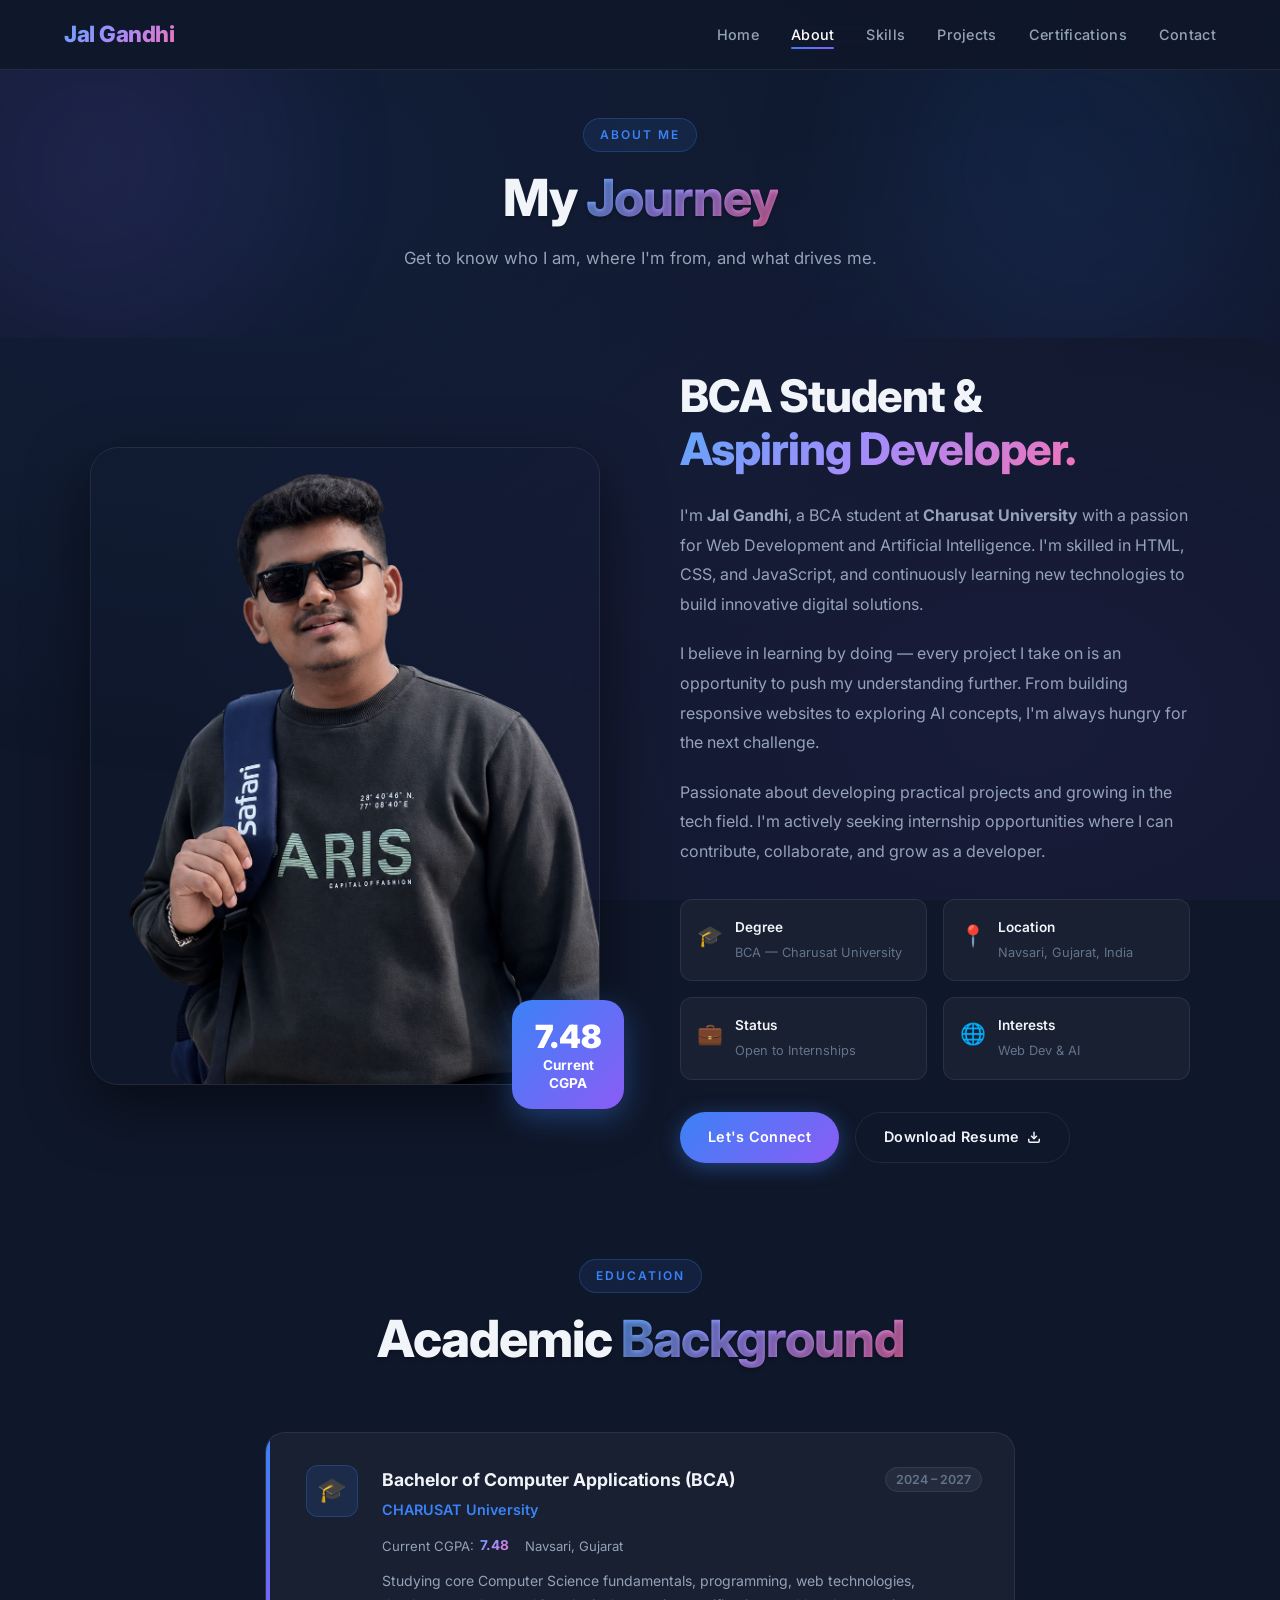
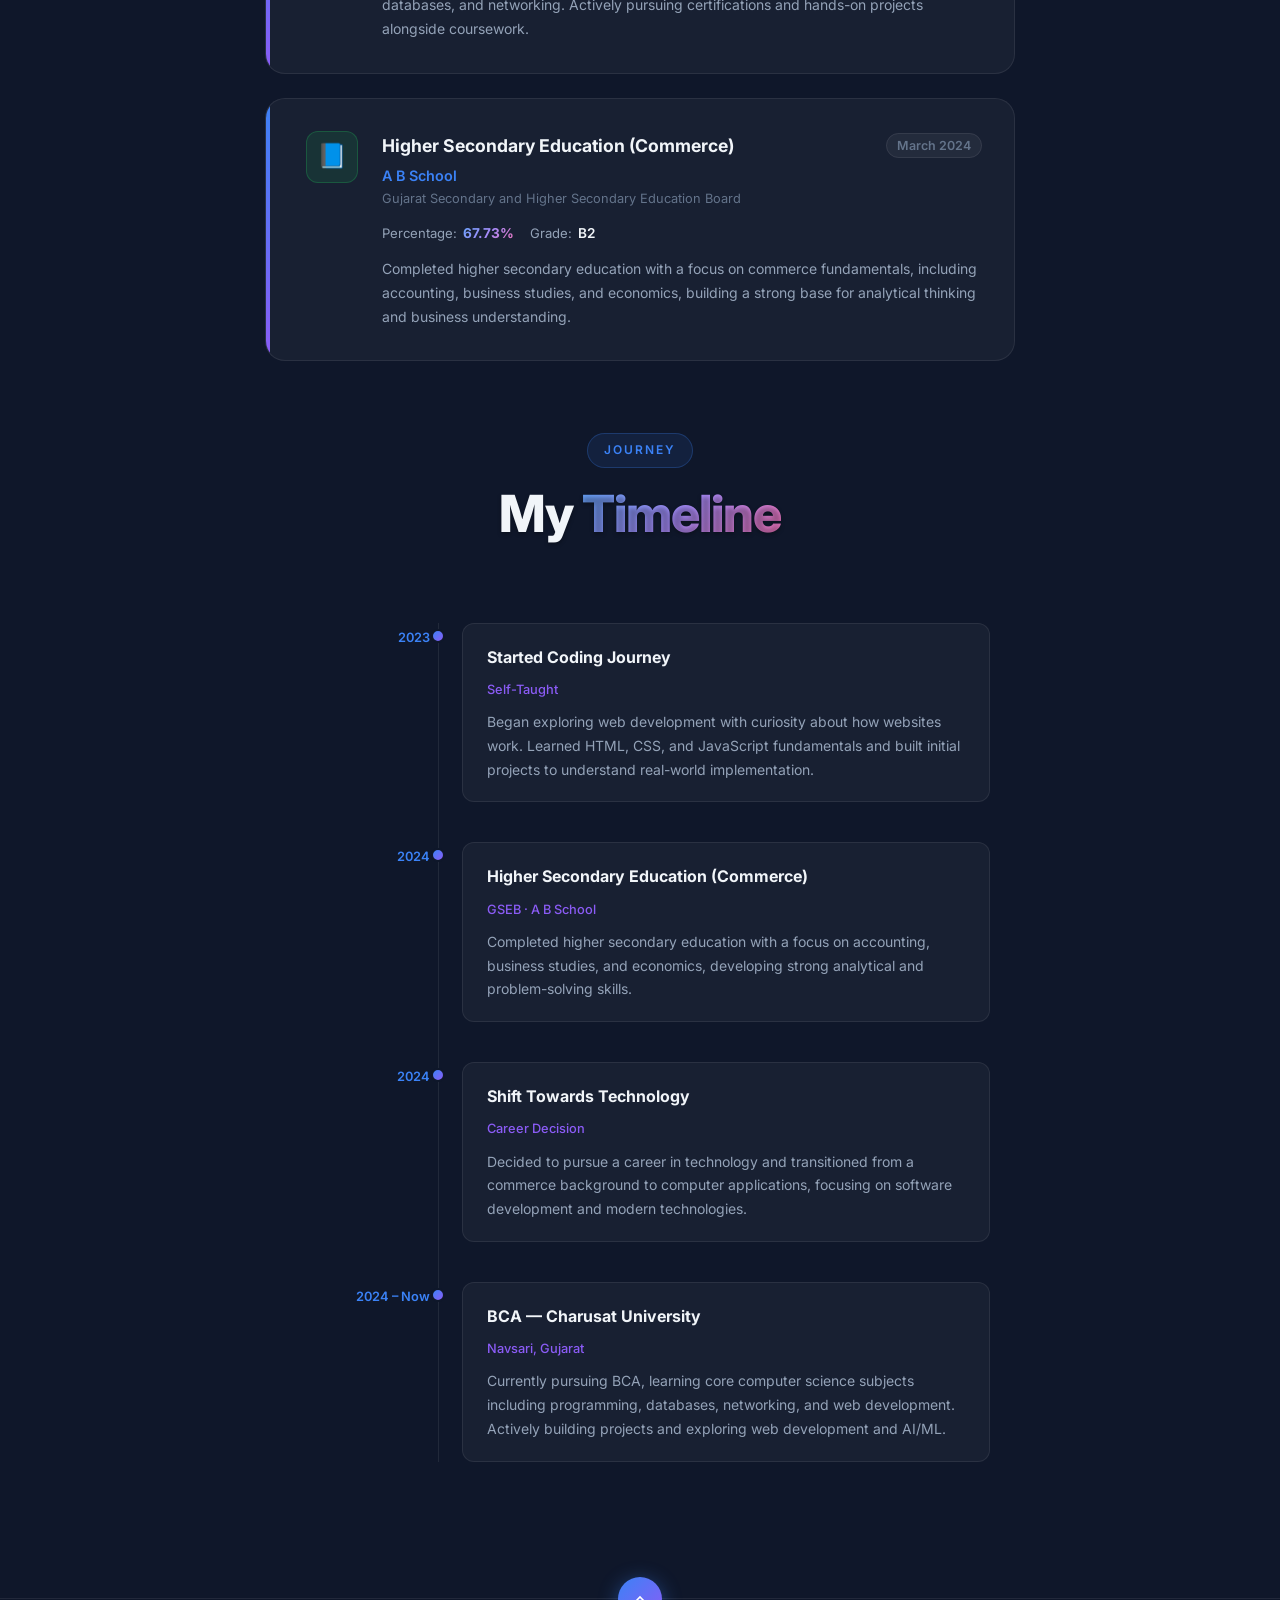
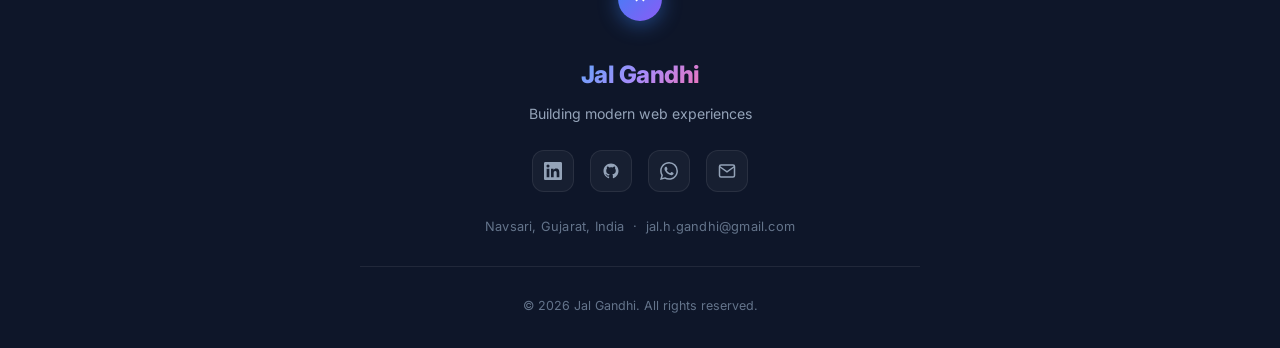
==== about.html @ 655e923b "Add files via upload" ====
<!DOCTYPE html>
<html lang="en">

<head>
  <meta charset="UTF-8" />
  <meta name="viewport" content="width=device-width, initial-scale=1.0" />
  <title>About — Jal Gandhi</title>
  <meta name="description"
    content="About Jal Gandhi — BCA student at Charusat University, web developer and AI enthusiast from Navsari, Gujarat." />
  <link rel="stylesheet" href="style.css" />
  <link rel="preconnect" href="https://fonts.googleapis.com" />
  <link rel="preconnect" href="https://fonts.gstatic.com" crossorigin />
</head>

<body>

  <div class="cursor" id="cursor"></div>
  <div class="cursor-ring" id="cursorRing"></div>
  <div class="page-overlay"></div>

  <!-- NAVBAR -->
  <nav class="navbar" id="navbar">
    <a class="nav-logo" href="index.html">Jal Gandhi</a>
    <ul class="nav-links">
      <li><a class="nav-link" href="index.html">Home</a></li>
      <li><a class="nav-link" href="about.html">About</a></li>
      <li><a class="nav-link" href="skills.html">Skills</a></li>
      <li><a class="nav-link" href="projects.html">Projects</a></li>
      <li><a class="nav-link" href="certification.html">Certifications</a></li>
      <li><a class="nav-link" href="contact.html">Contact</a></li>
    </ul>
    <div class="hamburger" id="hamburger" aria-label="Toggle menu">
      <span></span><span></span><span></span>
    </div>
  </nav>

  <div class="mobile-menu" id="mobileMenu">
    <a class="nav-link" href="index.html">Home</a>
    <a class="nav-link" href="about.html">About</a>
    <a class="nav-link" href="skills.html">Skills</a>
    <a class="nav-link" href="projects.html">Projects</a>
    <a class="nav-link" href="certification.html">Certifications</a>
    <a class="nav-link" href="contact.html">Contact</a>
  </div>

  <main class="page-wrapper">

    <!-- PAGE HEADER -->
    <div style="padding: 3rem 5% 0; text-align:center; position:relative; overflow:hidden;">
      <div class="blob blob-blue" style="width:400px;height:400px;top:-100px;right:0;opacity:0.1;"></div>
      <div class="blob blob-purple" style="width:350px;height:350px;bottom:0;left:-80px;opacity:0.1;"></div>
      <div class="section-header">
        <div class="section-tag">About Me</div>
        <h1 class="section-title">My <span class="gradient-text">Journey</span></h1>
        <p class="section-subtitle">Get to know who I am, where I'm from, and what drives me.</p>
      </div>
    </div>

    <!-- ABOUT SPLIT -->
    <section class="about-section" style="padding-top: 2rem;">
      <div class="about-grid">

        <!-- Image Side -->
        <div class="about-image-wrap reveal-left">

          <div class="about-img-frame">
            <!--
              Replace src with your own portrait photo.
              Recommended: 600 × 750 px (4:5 portrait ratio).
            -->
            <img src="Photos/About Pic.png" alt="Jal Gandhi — profile photo" width="600" height="750"
              style="object-fit: cover; width: 100%; height: 100%; object-position: top center;" />
          </div>
          <div class="about-img-badge">
            <span class="num">7.48</span>
            Current<br />CGPA
          </div>
        </div>

        <!-- Text Side -->
        <div class="about-text reveal-right">
          <h2>BCA Student &amp;<br /><span class="gradient-text">Aspiring Developer.</span></h2>

          <p>
            I'm <strong>Jal Gandhi</strong>, a BCA student at <strong>Charusat University</strong>
            with a passion for Web Development and Artificial Intelligence. I'm skilled in HTML,
            CSS, and JavaScript, and continuously learning new technologies to build innovative
            digital solutions. 
          </p>

          <p>
            I believe in learning by doing — every project I take on is an opportunity
            to push my understanding further. From building responsive websites to exploring
            AI concepts, I'm always hungry for the next challenge.
          </p>

          <p>
            Passionate about developing practical projects and growing in the tech field.
            I'm actively seeking internship opportunities where I can contribute, collaborate,
            and grow as a developer.
          </p>

          <div class="about-highlights" data-stagger="0.08">
            <div class="highlight-item">
              <span class="highlight-icon">🎓</span>
              <div>
                <h4>Degree</h4>
                <p>BCA — Charusat University</p>
              </div>
            </div>
            <div class="highlight-item">
              <span class="highlight-icon">📍</span>
              <div>
                <h4>Location</h4>
                <p>Navsari, Gujarat, India</p>
              </div>
            </div>
            <div class="highlight-item">
              <span class="highlight-icon">💼</span>
              <div>
                <h4>Status</h4>
                <p>Open to Internships</p>
              </div>
            </div>
            <div class="highlight-item">
              <span class="highlight-icon">🌐</span>
              <div>
                <h4>Interests</h4>
                <p>Web Dev &amp; AI</p>
              </div>
            </div>
          </div>

          <div style="display:flex; gap:1rem; flex-wrap:wrap; margin-top:0.5rem;">
            <a href="contact.html" class="btn btn-primary" id="aboutContactBtn">Let's Connect</a>
            <!--
              Replace "resume.pdf" with the path to your actual resume file.
            -->
            <a href="Resume/RESUME.pdf" class="btn btn-outline" id="aboutResumeBtn" download>
              Download Resume
              <svg width="14" height="14" viewBox="0 0 24 24" fill="none" stroke="currentColor" stroke-width="2.5">
                <path d="M21 15v4a2 2 0 01-2 2H5a2 2 0 01-2-2v-4" />
                <polyline points="7 10 12 15 17 10" />
                <line x1="12" y1="15" x2="12" y2="3" />
              </svg>
            </a>
          </div>
        </div>
      </div>
    </section>

    <!-- EDUCATION SECTION -->
    <section style="padding: 0 5% 3rem; position:relative; z-index:1;">
      <div class="section-header reveal">
        <div class="section-tag">Education</div>
        <h2 class="section-title">Academic <span class="gradient-text">Background</span></h2>
      </div>

      <div style="max-width: 750px; margin: 0 auto;">

        <!-- BCA -->
        <div class="glass-card reveal"
          style="padding: 2rem 2rem 2rem 2.5rem; margin-bottom: 1.5rem; display:flex; gap:1.5rem; align-items:flex-start; position:relative; overflow:hidden;">
          <div
            style="position:absolute;left:0;top:0;bottom:0;width:4px;background:var(--gradient);border-radius:0 2px 2px 0;">
          </div>
          <div style="
            width: 52px; height: 52px; border-radius: var(--radius-md);
            background: rgba(59,130,246,0.12); border: 1px solid rgba(59,130,246,0.25);
            display:flex; align-items:center; justify-content:center;
            font-size:1.5rem; flex-shrink:0;
          ">🎓</div>
          <div style="flex:1;">
            <div style="display:flex;justify-content:space-between;align-items:flex-start;flex-wrap:wrap;gap:8px;">
              <div>
                <h3 style="font-size:1.1rem;font-weight:700;margin-bottom:3px;">Bachelor of Computer Applications (BCA)
                </h3>
                <p style="font-size:0.9rem;color:var(--accent-blue);font-weight:600;">CHARUSAT University</p>
              </div>
              <div style="text-align:right;">
                <span style="
                  font-size:0.78rem;font-weight:600;color:var(--text-muted);
                  background:rgba(255,255,255,0.05);border:1px solid var(--border-glass);
                  padding:4px 10px;border-radius:var(--radius-full);
                ">2024 – 2027</span>
              </div>
            </div>
            <div style="margin-top: 0.75rem; display:flex; gap:1rem; flex-wrap:wrap;">
              <div style="display:flex;align-items:center;gap:6px;">
                <span style="font-size:0.82rem;color:var(--text-secondary);">Current CGPA:</span>
                <span style="
                  font-size:0.85rem;font-weight:700;
                  background:var(--gradient-text);-webkit-background-clip:text;
                  -webkit-text-fill-color:transparent;background-clip:text;
                ">7.48</span>
              </div>
              <div style="display:flex;align-items:center;gap:6px;">
                <span style="font-size:0.82rem;color:var(--text-secondary);">Navsari, Gujarat</span>
              </div>
            </div>
            <p style="font-size:0.875rem;color:var(--text-secondary);margin-top:0.75rem;line-height:1.7;">
              Studying core Computer Science fundamentals, programming, web technologies,
              databases, and networking. Actively pursuing certifications and hands-on projects
              alongside coursework.
            </p>
          </div>
        </div>

      </div>

      <div style="max-width: 750px; margin: 0 auto;">

        <!-- HSC -->
        <div class="glass-card reveal"
          style="padding: 2rem 2rem 2rem 2.5rem; margin-bottom: 1.5rem; display:flex; gap:1.5rem; align-items:flex-start; position:relative; overflow:hidden;">

          <div
            style="position:absolute;left:0;top:0;bottom:0;width:4px;background:var(--gradient);border-radius:0 2px 2px 0;">
          </div>

          <div style="
      width: 52px; height: 52px; border-radius: var(--radius-md);
      background: rgba(34,197,94,0.12); border: 1px solid rgba(34,197,94,0.25);
      display:flex; align-items:center; justify-content:center;
      font-size:1.5rem; flex-shrink:0;
    ">📘</div>

          <div style="flex:1;">
            <div style="display:flex;justify-content:space-between;align-items:flex-start;flex-wrap:wrap;gap:8px;">

              <div>
                <h3 style="font-size:1.1rem;font-weight:700;margin-bottom:3px;">
                  Higher Secondary Education (Commerce)
                </h3>
                <p style="font-size:0.9rem;color:var(--accent-blue);font-weight:600;">
                  A B School
                </p>
                <p style="font-size:0.8rem;color:var(--text-muted);">
                  Gujarat Secondary and Higher Secondary Education Board
                </p>
              </div>

              <div style="text-align:right;">
                <span style="
            font-size:0.78rem;font-weight:600;color:var(--text-muted);
            background:rgba(255,255,255,0.05);border:1px solid var(--border-glass);
            padding:4px 10px;border-radius:var(--radius-full);
          ">March 2024</span>
              </div>

            </div>

            <div style="margin-top: 0.75rem; display:flex; gap:1rem; flex-wrap:wrap;">

              <div style="display:flex;align-items:center;gap:6px;">
                <span style="font-size:0.82rem;color:var(--text-secondary);">Percentage:</span>
                <span style="
            font-size:0.85rem;font-weight:700;
            background:var(--gradient-text);-webkit-background-clip:text;
            -webkit-text-fill-color:transparent;background-clip:text;
          ">67.73%</span>
              </div>

              <div style="display:flex;align-items:center;gap:6px;">
                <span style="font-size:0.82rem;color:var(--text-secondary);">Grade:</span>
                <span style="font-size:0.85rem;font-weight:600;color:var(--text-primary);">
                  B2
                </span>
              </div>

            </div>

            <p style="font-size:0.875rem;color:var(--text-secondary);margin-top:0.75rem;line-height:1.7;">
              Completed higher secondary education with a focus on commerce fundamentals,
              including accounting, business studies, and economics, building a strong base
              for analytical thinking and business understanding.
            </p>

          </div>
        </div>

      </div>
    </section>
    <!-- TIMELINE -->
    <section style="padding: 0 5% 6rem; position:relative; z-index:1;">
      <div class="section-header reveal">
        <div class="section-tag">Journey</div>
        <h2 class="section-title">My <span class="gradient-text">Timeline</span></h2>
      </div>

      <div class="timeline">

        <!-- 2023 -->
        <div class="timeline-item reveal">
          <div class="timeline-year">2023</div>
          <div class="timeline-dot"></div>
          <div class="timeline-content">
            <h4>Started Coding Journey</h4>
            <span>Self-Taught</span>
            <p>
              Began exploring web development with curiosity about how websites work.
              Learned HTML, CSS, and JavaScript fundamentals and built initial projects
              to understand real-world implementation.
            </p>
          </div>
        </div>

        <!-- 2024 HSC -->
        <div class="timeline-item reveal">
          <div class="timeline-year">2024</div>
          <div class="timeline-dot"></div>
          <div class="timeline-content">
            <h4>Higher Secondary Education (Commerce)</h4>
            <span>GSEB · A B School</span>
            <p>
              Completed higher secondary education with a focus on accounting,
              business studies, and economics, developing strong analytical and
              problem-solving skills.
            </p>
          </div>
        </div>

        <!-- 2024 Transition -->
        <div class="timeline-item reveal">
          <div class="timeline-year">2024</div>
          <div class="timeline-dot"></div>
          <div class="timeline-content">
            <h4>Shift Towards Technology</h4>
            <span>Career Decision</span>
            <p>
              Decided to pursue a career in technology and transitioned from a
              commerce background to computer applications, focusing on software
              development and modern technologies.
            </p>
          </div>
        </div>

        <!-- 2024 - Present -->
        <div class="timeline-item reveal">
          <div class="timeline-year">2024 – Now</div>
          <div class="timeline-dot"></div>
          <div class="timeline-content">
            <h4>BCA — Charusat University</h4>
            <span>Navsari, Gujarat</span>
            <p>
              Currently pursuing BCA, learning core computer science subjects including
              programming, databases, networking, and web development. Actively building
              projects and exploring web development and AI/ML.
            </p>
          </div>
        </div>

      </div>
    </section>

  </main>

  <footer class="footer">

    <!-- Back to Top -->
    <button class="back-to-top" id="backToTop" aria-label="Back to top">
      <svg width="16" height="16" viewBox="0 0 24 24" fill="none" stroke="currentColor" stroke-width="2.5">
        <path d="M18 15l-6-6-6 6" />
      </svg>
    </button>

    <div class="footer-content">

      <!-- 1. Identity -->
      <div class="footer-identity">
        <div class="footer-logo">Jal Gandhi</div>
        <p class="footer-tagline">Building modern web experiences </p>
      </div>

      <!-- 2. Social Links -->
      <div class="social-icons">
        <a class="social-icon" href="https://www.linkedin.com/in/jal-gandhi-28a875350/" target="_blank" rel="noopener"
          aria-label="LinkedIn" id="footerLinkedin">
          <svg width="18" height="18" viewBox="0 0 24 24" fill="currentColor">
            <path
              d="M20.447 20.452h-3.554v-5.569c0-1.328-.027-3.037-1.852-3.037-1.853 0-2.136 1.445-2.136 2.939v5.667H9.351V9h3.414v1.561h.046c.477-.9 1.637-1.85 3.37-1.85 3.601 0 4.267 2.37 4.267 5.455v6.286zM5.337 7.433a2.062 2.062 0 01-2.063-2.065 2.064 2.064 0 112.063 2.065zm1.782 13.019H3.555V9h3.564v11.452zM22.225 0H1.771C.792 0 0 .774 0 1.729v20.542C0 23.227.792 24 1.771 24h20.451C23.2 24 24 23.227 24 22.271V1.729C24 .774 23.2 0 22.222 0h.003z" />
          </svg>
        </a>
        <a class="social-icon github" href="https://github.com/jalgandhi-dev" target="_blank" rel="noopener"
          aria-label="GitHub" id="footerGithub">
          <svg width="18" height="18" viewBox="0 0 24 24" fill="currentColor">
            <path
              d="M12 2C6.477 2 2 6.484 2 12.017c0 4.425 2.865 8.18 6.839 9.504.5.092.682-.217.682-.483 0-.237-.008-.868-.013-1.703-2.782.605-3.369-1.343-3.369-1.343-.454-1.158-1.11-1.466-1.11-1.466-.908-.62.069-.608.069-.608 1.003.07 1.531 1.032 1.531 1.032.892 1.53 2.341 1.088 2.91.832.092-.647.35-1.088.636-1.338-2.22-.253-4.555-1.113-4.555-4.951 0-1.093.39-1.988 1.029-2.688-.103-.253-.446-1.272.098-2.65 0 0 .84-.27 2.75 1.026A9.564 9.564 0 0112 6.844c.85.004 1.705.115 2.504.337 1.909-1.296 2.747-1.027 2.747-1.027.546 1.379.202 2.398.1 2.651.64.7 1.028 1.595 1.028 2.688 0 3.848-2.339 4.695-4.566 4.943.359.309.678.92.678 1.855 0 1.338-.012 2.419-.012 2.747 0 .268.18.58.688.482A10.019 10.019 0 0022 12.017C22 6.484 17.522 2 12 2z" />
          </svg>
        </a>
        <a class="social-icon whatsapp" href="https://wa.me/917859992722" target="_blank" rel="noopener"
          aria-label="WhatsApp" id="footerWhatsapp">
          <svg width="18" height="18" viewBox="0 0 24 24" fill="currentColor">
            <path
              d="M17.472 14.382c-.297-.149-1.758-.867-2.03-.967-.273-.099-.471-.148-.67.15-.197.297-.767.966-.94 1.164-.173.199-.347.223-.644.075-.297-.15-1.255-.463-2.39-1.475-.883-.788-1.48-1.761-1.653-2.059-.173-.297-.018-.458.13-.606.134-.133.298-.347.446-.52.149-.174.198-.298.298-.497.099-.198.05-.371-.025-.52-.075-.149-.669-1.612-.916-2.207-.242-.579-.487-.5-.669-.51-.173-.008-.371-.01-.57-.01-.198 0-.52.074-.792.372-.272.297-1.04 1.016-1.04 2.479 0 1.462 1.065 2.875 1.213 3.074.149.198 2.096 3.2 5.077 4.487.709.306 1.262.489 1.694.625.712.227 1.36.195 1.871.118.571-.085 1.758-.719 2.006-1.413.248-.694.248-1.289.173-1.413-.074-.124-.272-.198-.57-.347m-5.421 7.403h-.004a9.87 9.87 0 01-5.031-1.378l-.361-.214-3.741.982.998-3.648-.235-.374a9.86 9.86 0 01-1.51-5.26c.001-5.45 4.436-9.884 9.888-9.884 2.64 0 5.122 1.03 6.988 2.898a9.825 9.825 0 012.893 6.994c-.003 5.45-4.437 9.884-9.885 9.884m8.413-18.297A11.815 11.815 0 0012.05 0C5.495 0 .16 5.335.157 11.892c0 2.096.547 4.142 1.588 5.945L.057 24l6.305-1.654a11.882 11.882 0 005.683 1.448h.005c6.554 0 11.89-5.335 11.893-11.893a11.821 11.821 0 00-3.48-8.413z" />
          </svg>
        </a>
        <a class="social-icon" href="mailto:jal.h.gandhi@gmail.com" aria-label="Email" id="footerEmail">
          <svg width="18" height="18" viewBox="0 0 24 24" fill="none" stroke="currentColor" stroke-width="2">
            <path d="M4 4h16c1.1 0 2 .9 2 2v12c0 1.1-.9 2-2 2H4c-1.1 0-2-.9-2-2V6c0-1.1.9-2 2-2z" />
            <polyline points="22,6 12,13 2,6" />
          </svg>
        </a>
      </div>

      <!-- 3. Subtle Info -->
      <p class="footer-info">Navsari, Gujarat, India &nbsp;·&nbsp; jal.h.gandhi@gmail.com</p>

      <!-- 4. Divider -->
      <div class="footer-divider"></div>

      <!-- 5. Copyright -->
      <p class="footer-copy">© 2026 Jal Gandhi. All rights reserved.</p>

    </div>
  </footer>

  <script src="script.js"></script>
</body>

</html>
---- style.css ----
/* ============================================================
   GLOBAL DESIGN SYSTEM — Jal Gandhi Portfolio
   v2 — Updated with real content & Certifications page
   ============================================================ */

@import url('https://fonts.googleapis.com/css2?family=Inter:wght@300;400;500;600;700;800;900&family=Poppins:wght@300;400;500;600;700;800;900&display=swap');

/* ── CSS VARIABLES ─────────────────────────────────────────── */
:root {
  --bg-primary: #0f172a;
  --bg-secondary: #1e293b;
  --bg-card: rgba(30, 41, 59, 0.6);
  --bg-glass: rgba(255, 255, 255, 0.04);
  --border-glass: rgba(255, 255, 255, 0.08);

  --accent-blue: #3b82f6;
  --accent-purple: #8b5cf6;
  --accent-cyan: #06b6d4;
  --gradient: linear-gradient(135deg, #3b82f6 0%, #8b5cf6 100%);
  --gradient-text: linear-gradient(135deg, #60a5fa 0%, #a78bfa 50%, #f472b6 100%);
  --gradient-glow: linear-gradient(135deg, rgba(59, 130, 246, 0.3) 0%, rgba(139, 92, 246, 0.3) 100%);

  --text-primary: #f1f5f9;
  --text-secondary: #94a3b8;
  --text-muted: #64748b;

  --radius-sm: 8px;
  --radius-md: 12px;
  --radius-lg: 20px;
  --radius-xl: 28px;
  --radius-full: 9999px;

  --shadow-sm: 0 4px 16px rgba(0, 0, 0, 0.3);
  --shadow-md: 0 8px 32px rgba(0, 0, 0, 0.4);
  --shadow-lg: 0 20px 60px rgba(0, 0, 0, 0.5);
  --shadow-glow: 0 0 40px rgba(59, 130, 246, 0.25);
  --shadow-glow-purple: 0 0 40px rgba(139, 92, 246, 0.25);

  --nav-height: 70px;
  --transition: all 0.3s cubic-bezier(0.4, 0, 0.2, 1);
  --transition-slow: all 0.6s cubic-bezier(0.4, 0, 0.2, 1);
}

/* ── RESET & BASE ──────────────────────────────────────────── */
*,
*::before,
*::after {
  margin: 0;
  padding: 0;
  box-sizing: border-box;
}

html {
  scroll-behavior: smooth;
  font-size: 16px;
}

body {
  font-family: 'Inter', 'Poppins', sans-serif;
  background-color: var(--bg-primary);
  color: var(--text-primary);
  line-height: 1.7;
  min-height: 100vh;
  overflow-x: hidden;
  cursor: default;
}

body::before {
  content: '';
  position: fixed;
  inset: 0;
  background:
    radial-gradient(ellipse at 20% 20%, rgba(59, 130, 246, 0.08) 0%, transparent 60%),
    radial-gradient(ellipse at 80% 80%, rgba(139, 92, 246, 0.08) 0%, transparent 60%);
  pointer-events: none;
  z-index: 0;
}

img {
  display: block;
  max-width: 100%;
  height: auto;
}

a {
  text-decoration: none;
  color: inherit;
  cursor: pointer;
}

ul {
  list-style: none;
}

/* ── CUSTOM CURSOR — disabled, using normal browser pointer ── */
.cursor,
.cursor-ring {
  display: none;
}


/* ── PAGE TRANSITION OVERLAY ───────────────────────────────── */
.page-overlay {
  position: fixed;
  inset: 0;
  background: var(--bg-primary);
  z-index: 9999;
  pointer-events: none;
  opacity: 0;
  transition: opacity 0.4s ease;
}

.page-overlay.active {
  opacity: 1;
  pointer-events: all;
}

/* ── NAVBAR ────────────────────────────────────────────────── */
.navbar {
  position: fixed;
  top: 0;
  left: 0;
  right: 0;
  height: var(--nav-height);
  z-index: 1000;
  padding: 0 5%;
  display: flex;
  align-items: center;
  justify-content: space-between;
  backdrop-filter: blur(20px);
  -webkit-backdrop-filter: blur(20px);
  background: rgba(15, 23, 42, 0.8);
  border-bottom: 1px solid var(--border-glass);
  transition: var(--transition);
}

.navbar.scrolled {
  background: rgba(15, 23, 42, 0.95);
  box-shadow: var(--shadow-md);
}

.nav-logo {
  font-size: 1.4rem;
  font-weight: 800;
  letter-spacing: -0.5px;
  background: var(--gradient-text);
  -webkit-background-clip: text;
  -webkit-text-fill-color: transparent;
  background-clip: text;
  cursor: pointer;
}

.nav-logo span {
  color: var(--accent-blue);
  -webkit-text-fill-color: var(--accent-blue);
}



.nav-links {
  display: flex;
  align-items: center;
  gap: 2rem;
}

.nav-link {
  font-size: 0.9rem;
  font-weight: 500;
  color: var(--text-secondary);
  position: relative;
  padding: 4px 0;
  transition: color 0.3s ease;
  letter-spacing: 0.3px;
}

.nav-link::after {
  content: '';
  position: absolute;
  bottom: -2px;
  left: 0;
  width: 0;
  height: 2px;
  background: var(--gradient);
  border-radius: var(--radius-full);
  transition: width 0.35s cubic-bezier(0.4, 0, 0.2, 1);
}

.nav-link:hover,
.nav-link.active {
  color: var(--text-primary);
}

.nav-link:hover::after,
.nav-link.active::after {
  width: 100%;
}

.nav-link.active {
  color: #fff;
}

/* Hamburger */
.hamburger {
  display: none;
  flex-direction: column;
  gap: 5px;
  cursor: pointer;
  padding: 4px;
}

.hamburger span {
  display: block;
  width: 24px;
  height: 2px;
  background: var(--text-primary);
  border-radius: 2px;
  transition: var(--transition);
}

.hamburger.open span:nth-child(1) {
  transform: translateY(7px) rotate(45deg);
}

.hamburger.open span:nth-child(2) {
  opacity: 0;
  transform: scaleX(0);
}

.hamburger.open span:nth-child(3) {
  transform: translateY(-7px) rotate(-45deg);
}

.mobile-menu {
  display: none;
  position: fixed;
  top: var(--nav-height);
  left: 0;
  right: 0;
  background: rgba(15, 23, 42, 0.97);
  backdrop-filter: blur(20px);
  border-bottom: 1px solid var(--border-glass);
  padding: 1.5rem 5%;
  flex-direction: column;
  gap: 1.2rem;
  z-index: 999;
}

.mobile-menu.open {
  display: flex;
}

.mobile-menu .nav-link {
  font-size: 1rem;
  padding: 0.5rem 0;
}

/* ── BUTTONS ───────────────────────────────────────────────── */
.btn {
  display: inline-flex;
  align-items: center;
  gap: 8px;
  padding: 0.75rem 1.75rem;
  border-radius: var(--radius-full);
  font-size: 0.9rem;
  font-weight: 600;
  font-family: 'Inter', sans-serif;
  letter-spacing: 0.3px;
  border: none;
  cursor: pointer;
  transition: var(--transition);
  position: relative;
  overflow: hidden;
}

.btn::before {
  content: '';
  position: absolute;
  inset: 0;
  background: rgba(255, 255, 255, 0.1);
  opacity: 0;
  transition: opacity 0.3s;
}

.btn:hover::before {
  opacity: 1;
}

.btn-primary {
  background: var(--gradient);
  color: #fff;
  box-shadow: 0 4px 20px rgba(59, 130, 246, 0.4);
}

.btn-primary:hover {
  transform: translateY(-3px);
  box-shadow: 0 8px 30px rgba(59, 130, 246, 0.55);
}

.btn-outline {
  background: transparent;
  color: var(--text-primary);
  border: 1.5px solid var(--border-glass);
  backdrop-filter: blur(10px);
}

.btn-outline:hover {
  border-color: var(--accent-blue);
  color: var(--accent-blue);
  transform: translateY(-3px);
  box-shadow: 0 8px 24px rgba(59, 130, 246, 0.2);
}

/* ── SECTION HEADERS ───────────────────────────────────────── */
.section-header {
  text-align: center;
  margin-bottom: 4rem;
}

.section-tag {
  display: inline-block;
  font-size: 0.75rem;
  font-weight: 600;
  letter-spacing: 2px;
  text-transform: uppercase;
  color: var(--accent-blue);
  background: rgba(59, 130, 246, 0.1);
  border: 1px solid rgba(59, 130, 246, 0.25);
  padding: 6px 16px;
  border-radius: var(--radius-full);
  margin-bottom: 1rem;
}

.section-title {
  font-size: clamp(2rem, 4vw, 3.2rem);
  font-weight: 800;
  line-height: 1.15;
  letter-spacing: -1px;
  margin-bottom: 1rem;
  color: var(--text-primary);
  text-shadow: 0 2px 4px rgba(0, 0, 0, 0.3);
}

.gradient-text {
  background: var(--gradient-text);
  -webkit-background-clip: text;
  -webkit-text-fill-color: transparent;
  background-clip: text;
}

.section-subtitle {
  font-size: 1.05rem;
  color: var(--text-secondary);
  max-width: 520px;
  margin: 0 auto;
  line-height: 1.8;
  text-shadow: 0 1px 2px rgba(0, 0, 0, 0.2);
}

/* ── GLASSMORPHISM CARD ────────────────────────────────────── */
.glass-card {
  background: var(--bg-glass);
  backdrop-filter: blur(20px);
  -webkit-backdrop-filter: blur(20px);
  border: 1px solid var(--border-glass);
  border-radius: var(--radius-lg);
  transition: var(--transition);
}

.glass-card:hover {
  border-color: rgba(59, 130, 246, 0.25);
  box-shadow: var(--shadow-glow);
}

/* ── SCROLL REVEAL ─────────────────────────────────────────── */
.reveal {
  opacity: 0;
  transform: translateY(40px);
  transition: opacity 0.7s ease, transform 0.7s ease;
}

.reveal.visible {
  opacity: 1;
  transform: translateY(0);
}

.reveal-left {
  opacity: 0;
  transform: translateX(-50px);
  transition: opacity 0.7s ease, transform 0.7s ease;
}

.reveal-left.visible {
  opacity: 1;
  transform: translateX(0);
}

.reveal-right {
  opacity: 0;
  transform: translateX(50px);
  transition: opacity 0.7s ease, transform 0.7s ease;
}

.reveal-right.visible {
  opacity: 1;
  transform: translateX(0);
}

/* ── FLOATING PARTICLES (decorative blobs) ─────────────────── */
.blob {
  position: absolute;
  border-radius: 50%;
  filter: blur(80px);
  opacity: 0.15;
  pointer-events: none;
  animation: blobFloat 8s ease-in-out infinite;
}

.blob-blue {
  background: var(--accent-blue);
}

.blob-purple {
  background: var(--accent-purple);
  animation-delay: -4s;
}

@keyframes blobFloat {

  0%,
  100% {
    transform: translate(0, 0) scale(1);
  }

  33% {
    transform: translate(30px, -30px) scale(1.05);
  }

  66% {
    transform: translate(-20px, 20px) scale(0.95);
  }
}

/* ── FOOTER ────────────────────────────────────────────────── */
.footer {
  background: rgba(15, 23, 42, 0.98);
  border-top: 1px solid var(--border-glass);
  padding: 3.5rem 5% 2rem;
  text-align: center;
  position: relative;
  z-index: 1;
}

.footer-content {
  display: flex;
  flex-direction: column;
  align-items: center;
  gap: 1.5rem;
  max-width: 560px;
  margin: 0 auto;
}

.footer-identity {
  display: flex;
  flex-direction: column;
  align-items: center;
  gap: 0.4rem;
}

.footer-logo {
  font-size: 1.5rem;
  font-weight: 800;
  background: var(--gradient-text);
  -webkit-background-clip: text;
  -webkit-text-fill-color: transparent;
  background-clip: text;
  letter-spacing: -0.5px;
}

.footer-tagline {
  font-size: 0.88rem;
  color: var(--text-secondary);
  font-weight: 400;
}

.footer-info {
  font-size: 0.8rem;
  color: var(--text-muted);
  letter-spacing: 0.2px;
}

.footer-divider {
  width: 100%;
  height: 1px;
  background: var(--border-glass);
  margin: 0.25rem 0;
}

.footer-copy {
  font-size: 0.78rem;
  color: var(--text-muted);
}

/* Back to top button */
.back-to-top {
  position: absolute;
  top: -22px;
  left: 50%;
  transform: translateX(-50%);
  width: 44px;
  height: 44px;
  border-radius: 50%;
  background: var(--gradient);
  border: none;
  cursor: pointer;
  display: flex;
  align-items: center;
  justify-content: center;
  color: #fff;
  box-shadow: 0 4px 20px rgba(59, 130, 246, 0.45);
  transition: var(--transition);
  z-index: 2;
}

.back-to-top:hover {
  transform: translateX(-50%) translateY(-4px);
  box-shadow: 0 8px 30px rgba(59, 130, 246, 0.6);
}


/* ── SOCIAL ICONS ──────────────────────────────────────────── */
.social-icons {
  display: flex;
  gap: 1rem;
  align-items: center;
}

.social-icon {
  width: 42px;
  height: 42px;
  border-radius: var(--radius-md);
  border: 1px solid var(--border-glass);
  display: flex;
  align-items: center;
  justify-content: center;
  color: var(--text-secondary);
  font-size: 1rem;
  transition: var(--transition);
  background: var(--bg-glass);
}

.social-icon:hover {
  border-color: var(--accent-blue);
  color: var(--accent-blue);
  transform: translateY(-3px);
  box-shadow: 0 8px 20px rgba(59, 130, 246, 0.25);
}

.social-icon.whatsapp:hover {
  border-color: #25d366;
  color: #25d366;
  box-shadow: 0 8px 20px rgba(37, 211, 102, 0.25);
}

.social-icon.github:hover {
  border-color: #e2e8f0;
  color: #e2e8f0;
  box-shadow: 0 8px 20px rgba(226, 232, 240, 0.15);
}

/* ── PAGE WRAPPER ──────────────────────────────────────────── */
.page-wrapper {
  position: relative;
  z-index: 1;
  padding-top: var(--nav-height);
  min-height: 100vh;
  animation: pageFadeIn 0.5s ease forwards;
}

@keyframes pageFadeIn {
  from {
    opacity: 0;
    transform: translateY(12px);
  }

  to {
    opacity: 1;
    transform: translateY(0);
  }
}

/* ════════════════════════════════════════════════════════════
   HOME PAGE
   ════════════════════════════════════════════════════════════ */
.hero {
  min-height: calc(100vh - var(--nav-height));
  display: flex;
  align-items: center;
  justify-content: center;
  padding: 6rem 5% 4rem;
  position: relative;
  overflow: hidden;
}

.hero-bg {
  position: absolute;
  inset: 0;
  z-index: 0;
}

.hero-bg img {
  width: 100%;
  height: 100%;
  object-fit: cover;
  opacity: 0.35;
}

.hero-bg::after {
  content: '';
  position: absolute;
  inset: 0;
  background: linear-gradient(to bottom,
      rgba(15, 23, 42, 0.2) 0%,
      rgba(15, 23, 42, 0.5) 60%,
      rgba(15, 23, 42, 1) 100%);
}

.hero-content {
  position: relative;
  z-index: 1;
  text-align: center;
  max-width: 800px;
  margin: 0 auto;
  display: flex;
  flex-direction: column;
  align-items: center;
  gap: 1.5rem;
}

.hero-badge {
  display: inline-flex;
  align-items: center;
  gap: 8px;
  background: rgba(59, 130, 246, 0.1);
  border: 1px solid rgba(59, 130, 246, 0.3);
  padding: 8px 20px;
  border-radius: var(--radius-full);
  font-size: 0.85rem;
  font-weight: 500;
  color: var(--accent-blue);
  animation: heroBadge 0.6s 0.1s both;
}

@keyframes heroBadge {
  from {
    opacity: 0;
    transform: translateY(-20px) scale(0.9);
  }

  to {
    opacity: 1;
    transform: translateY(0) scale(1);
  }
}

.hero-badge .dot {
  width: 8px;
  height: 8px;
  background: var(--accent-blue);
  border-radius: 50%;
  animation: pulse 2s infinite;
}

@keyframes pulse {

  0%,
  100% {
    box-shadow: 0 0 0 0 rgba(59, 130, 246, 0.6);
  }

  50% {
    box-shadow: 0 0 0 6px rgba(59, 130, 246, 0);
  }
}

.hero-title {
  font-size: clamp(2.8rem, 7vw, 5.5rem);
  font-weight: 900;
  line-height: 1.08;
  letter-spacing: -2px;
  animation: heroTitle 0.7s 0.25s both;
}

@keyframes heroTitle {
  from {
    opacity: 0;
    transform: translateY(30px);
  }

  to {
    opacity: 1;
    transform: translateY(0);
  }
}

.hero-subtitle {
  font-size: clamp(1rem, 2.5vw, 1.3rem);
  color: var(--text-secondary);
  max-width: 550px;
  line-height: 1.75;
  animation: heroSub 0.7s 0.4s both;
}

@keyframes heroSub {
  from {
    opacity: 0;
    transform: translateY(20px);
  }

  to {
    opacity: 1;
    transform: translateY(0);
  }
}

.hero-cta {
  display: flex;
  gap: 1rem;
  flex-wrap: wrap;
  justify-content: center;
  animation: heroCTA 0.7s 0.55s both;
}

@keyframes heroCTA {
  from {
    opacity: 0;
    transform: translateY(20px);
  }

  to {
    opacity: 1;
    transform: translateY(0);
  }
}

.hero-scroll {
  position: absolute;
  bottom: 2rem;
  left: 50%;
  transform: translateX(-50%);
  z-index: 1;
  display: flex;
  flex-direction: column;
  align-items: center;
  gap: 8px;
  color: var(--text-muted);
  font-size: 0.75rem;
  letter-spacing: 2px;
  text-transform: uppercase;
  animation: heroScroll 0.7s 0.8s both;
}

@keyframes heroScroll {
  from {
    opacity: 0;
  }

  to {
    opacity: 1;
  }
}

.scroll-bar {
  width: 2px;
  height: 40px;
  background: linear-gradient(to bottom, var(--accent-blue), transparent);
  border-radius: 2px;
  animation: scrollBarAnim 2s ease infinite;
}

@keyframes scrollBarAnim {
  0% {
    transform: scaleY(0);
    transform-origin: top;
  }

  50% {
    transform: scaleY(1);
    transform-origin: top;
  }

  51% {
    transform: scaleY(1);
    transform-origin: bottom;
  }

  100% {
    transform: scaleY(0);
    transform-origin: bottom;
  }
}

/* Stats bar on home */
.hero-stats {
  display: flex;
  gap: 2rem;
  justify-content: center;
  flex-wrap: wrap;
  margin-top: 1rem;
  animation: heroCTA 0.7s 0.7s both;
}

.stat-item {
  text-align: center;
}

.stat-num {
  font-size: 2.5rem;
  font-weight: 800;
  background: var(--gradient-text);
  -webkit-background-clip: text;
  -webkit-text-fill-color: transparent;
  background-clip: text;
  line-height: 1.1;
  text-shadow: 0 2px 4px rgba(0, 0, 0, 0.3);
}

.stat-label {
  font-size: 0.85rem;
  color: var(--text-secondary);
  text-transform: uppercase;
  letter-spacing: 1px;
  margin-top: 6px;
  font-weight: 600;
  text-shadow: 0 1px 2px rgba(0, 0, 0, 0.2);
}

/* ════════════════════════════════════════════════════════════
   ABOUT PAGE
   ════════════════════════════════════════════════════════════ */
.about-section {
  padding: 6rem 5%;
}

.about-grid {
  display: grid;
  grid-template-columns: 1fr 1fr;
  gap: 5rem;
  align-items: center;
  max-width: 1100px;
  margin: 0 auto;
}

.about-image-wrap {
  position: relative;
}

.about-img-frame {
  position: relative;
  border-radius: var(--radius-xl);
  overflow: hidden;
  aspect-ratio: 4/5;
  border: 1px solid var(--border-glass);
  box-shadow: var(--shadow-lg);
}

.about-img-frame img {
  width: 100%;
  height: 100%;
  object-fit: cover;
  object-position: top center;
  transition: transform 0.6s ease;
}

.about-img-frame:hover img {
  transform: scale(1.04);
}

.about-img-badge {
  position: absolute;
  bottom: -1.5rem;
  right: -1.5rem;
  background: var(--gradient);
  color: white;
  padding: 1rem 1.4rem;
  border-radius: var(--radius-lg);
  font-weight: 700;
  font-size: 0.85rem;
  box-shadow: 0 8px 30px rgba(59, 130, 246, 0.4);
  text-align: center;
  line-height: 1.3;
}

.about-img-badge .num {
  display: block;
  font-size: 2rem;
  font-weight: 900;
}

.about-deco {
  position: absolute;
  top: -1.5rem;
  left: -1.5rem;
  width: 100px;
  height: 100px;
  border: 2px solid rgba(59, 130, 246, 0.3);
  border-radius: var(--radius-lg);
  z-index: -1;
}

.about-text h2 {
  font-size: clamp(1.8rem, 3.5vw, 2.8rem);
  font-weight: 800;
  letter-spacing: -1px;
  line-height: 1.2;
  margin-bottom: 1.5rem;
}

.about-text p {
  color: var(--text-secondary);
  font-size: 1rem;
  line-height: 1.85;
  margin-bottom: 1.25rem;
}

.about-highlights {
  display: grid;
  grid-template-columns: 1fr 1fr;
  gap: 1rem;
  margin: 2rem 0;
}

.highlight-item {
  display: flex;
  align-items: flex-start;
  gap: 0.75rem;
  padding: 1rem;
  background: var(--bg-glass);
  border: 1px solid var(--border-glass);
  border-radius: var(--radius-md);
  transition: var(--transition);
}

.highlight-item:hover {
  border-color: rgba(59, 130, 246, 0.3);
  transform: translateY(-2px);
}

.highlight-icon {
  font-size: 1.3rem;
  margin-top: 2px;
}

.highlight-item h4 {
  font-size: 0.85rem;
  font-weight: 600;
  margin-bottom: 2px;
}

.highlight-item p {
  font-size: 0.8rem;
  color: var(--text-muted);
  margin: 0;
}

/* Timeline */
.timeline {
  margin-top: 5rem;
  max-width: 700px;
  margin-left: auto;
  margin-right: auto;
}

.timeline-item {
  display: grid;
  grid-template-columns: 140px 1fr;
  gap: 2rem;
  margin-bottom: 2.5rem;
  position: relative;
}

.timeline-item::before {
  content: '';
  position: absolute;
  left: 148px;
  top: 0;
  bottom: -2.5rem;
  width: 1px;
  background: var(--border-glass);
}

.timeline-item:last-child::before {
  bottom: 0;
}

.timeline-year {
  font-size: 0.8rem;
  font-weight: 600;
  color: var(--accent-blue);
  text-align: right;
  padding-top: 4px;
}

.timeline-dot {
  position: absolute;
  left: 141px;
  top: 6px;
  width: 14px;
  height: 14px;
  background: var(--gradient);
  border-radius: 50%;
  border: 2px solid var(--bg-primary);
}

.timeline-content {
  padding: 1.25rem 1.5rem;
  background: var(--bg-glass);
  border: 1px solid var(--border-glass);
  border-radius: var(--radius-md);
  transition: var(--transition);
}

.timeline-content:hover {
  border-color: rgba(59, 130, 246, 0.3);
  transform: translateX(4px);
}

.timeline-content h4 {
  font-size: 1rem;
  font-weight: 700;
  margin-bottom: 4px;
}

.timeline-content span {
  font-size: 0.8rem;
  color: var(--accent-purple);
  font-weight: 500;
}

.timeline-content p {
  font-size: 0.875rem;
  color: var(--text-secondary);
  margin-top: 0.5rem;
}

/* ════════════════════════════════════════════════════════════
   SKILLS PAGE
   ════════════════════════════════════════════════════════════ */
.skills-section {
  padding: 6rem 5%;
}

.skills-category {
  max-width: 1100px;
  margin: 0 auto 4rem;
}

.skills-category-title {
  font-size: 0.8rem;
  font-weight: 600;
  text-transform: uppercase;
  letter-spacing: 2px;
  color: var(--text-muted);
  margin-bottom: 1.5rem;
  display: flex;
  align-items: center;
  gap: 1rem;
}

.skills-category-title::after {
  content: '';
  flex: 1;
  height: 1px;
  background: var(--border-glass);
}

.skills-grid {
  display: grid;
  grid-template-columns: repeat(auto-fill, minmax(160px, 1fr));
  gap: 1.25rem;
}

.skill-card {
  padding: 1.75rem 1.25rem;
  background: var(--bg-glass);
  border: 1px solid var(--border-glass);
  border-radius: var(--radius-lg);
  text-align: center;
  cursor: pointer;
  transition: var(--transition);
  position: relative;
  overflow: hidden;
}

.skill-card::before {
  content: '';
  position: absolute;
  inset: 0;
  background: var(--gradient-glow);
  opacity: 0;
  transition: opacity 0.3s;
}

.skill-card:hover {
  transform: translateY(-8px);
  border-color: rgba(59, 130, 246, 0.4);
  box-shadow: 0 20px 40px rgba(0, 0, 0, 0.3), var(--shadow-glow);
}

.skill-card:hover::before {
  opacity: 1;
}

.skill-icon {
  font-size: 2.4rem;
  margin-bottom: 0.75rem;
  display: block;
  position: relative;
  z-index: 1;
  transition: transform 0.3s;
}

.skill-card:hover .skill-icon {
  transform: scale(1.15) rotate(-5deg);
}

.skill-name {
  font-size: 0.875rem;
  font-weight: 600;
  color: var(--text-primary);
  position: relative;
  z-index: 1;
  margin-bottom: 0.5rem;
}

.skill-level {
  height: 3px;
  background: rgba(255, 255, 255, 0.08);
  border-radius: 2px;
  overflow: hidden;
  position: relative;
  z-index: 1;
}

.skill-level-bar {
  height: 100%;
  background: var(--gradient);
  border-radius: 2px;
  width: 0;
  transition: width 1.2s cubic-bezier(0.4, 0, 0.2, 1);
}

/* Proficiency bars section */
.proficiency-section {
  max-width: 700px;
  margin: 4rem auto 0;
}

.proficiency-item {
  margin-bottom: 1.75rem;
}

.proficiency-header {
  display: flex;
  justify-content: space-between;
  margin-bottom: 8px;
}

.proficiency-name {
  font-size: 0.9rem;
  font-weight: 600;
}

.proficiency-pct {
  font-size: 0.85rem;
  color: var(--accent-blue);
  font-weight: 600;
}

.proficiency-bar {
  height: 6px;
  background: rgba(255, 255, 255, 0.06);
  border-radius: 3px;
  overflow: hidden;
}

.proficiency-fill {
  height: 100%;
  background: var(--gradient);
  border-radius: 3px;
  width: 0;
  transition: width 1.4s cubic-bezier(0.4, 0, 0.2, 1);
}

/* ════════════════════════════════════════════════════════════
   PROJECTS PAGE
   ════════════════════════════════════════════════════════════ */
.projects-section {
  padding: 6rem 5%;
}

.projects-filter {
  display: flex;
  justify-content: center;
  gap: 0.75rem;
  margin-bottom: 3rem;
  flex-wrap: wrap;
}

.filter-btn {
  padding: 0.5rem 1.25rem;
  border-radius: var(--radius-full);
  border: 1px solid var(--border-glass);
  background: var(--bg-glass);
  color: var(--text-secondary);
  font-size: 0.85rem;
  font-weight: 500;
  cursor: pointer;
  transition: var(--transition);
  font-family: 'Inter', sans-serif;
}

.filter-btn:hover,
.filter-btn.active {
  background: var(--gradient);
  border-color: transparent;
  color: #fff;
}

.projects-grid {
  display: grid;
  grid-template-columns: repeat(auto-fill, minmax(340px, 1fr));
  gap: 2rem;
  max-width: 1200px;
  margin: 0 auto;
}

.project-card {
  background: var(--bg-glass);
  border: 1px solid var(--border-glass);
  border-radius: var(--radius-lg);
  overflow: hidden;
  transition: var(--transition);
  cursor: pointer;
}

.project-card:hover {
  transform: translateY(-8px);
  border-color: rgba(59, 130, 246, 0.3);
  box-shadow: 0 24px 50px rgba(0, 0, 0, 0.4), var(--shadow-glow);
}

.project-image {
  position: relative;
  overflow: hidden;
  height: 220px;
}

.project-image img {
  width: 100%;
  height: 100%;
  object-fit: cover;
  transition: transform 0.6s cubic-bezier(0.4, 0, 0.2, 1);
}

.project-card:hover .project-image img {
  transform: scale(1.08);
}

.project-overlay {
  position: absolute;
  inset: 0;
  background: linear-gradient(to bottom,
      rgba(15, 23, 42, 0.1) 0%,
      rgba(15, 23, 42, 0.85) 100%);
  display: flex;
  align-items: flex-end;
  padding: 1.5rem;
  gap: 0.75rem;
  opacity: 0;
  transform: translateY(10px);
  transition: all 0.4s ease;
}

.project-card:hover .project-overlay {
  opacity: 1;
  transform: translateY(0);
}

.project-overlay .btn {
  padding: 0.5rem 1rem;
  font-size: 0.8rem;
}

.project-tag-top {
  position: absolute;
  top: 1rem;
  left: 1rem;
  display: flex;
  gap: 0.5rem;
}

.tag {
  font-size: 0.7rem;
  font-weight: 600;
  padding: 4px 10px;
  border-radius: var(--radius-full);
  background: rgba(15, 23, 42, 0.8);
  border: 1px solid var(--border-glass);
  color: var(--text-secondary);
  backdrop-filter: blur(8px);
}

.project-body {
  padding: 1.5rem;
}

.project-title {
  font-size: 1.15rem;
  font-weight: 700;
  margin-bottom: 0.5rem;
  letter-spacing: -0.3px;
}

.project-desc {
  font-size: 0.875rem;
  color: var(--text-secondary);
  line-height: 1.75;
  margin-bottom: 1.25rem;
}

.project-tech {
  display: flex;
  gap: 0.5rem;
  flex-wrap: wrap;
}

.tech-badge {
  font-size: 0.72rem;
  font-weight: 600;
  padding: 4px 10px;
  border-radius: var(--radius-full);
  background: rgba(59, 130, 246, 0.1);
  color: var(--accent-blue);
  border: 1px solid rgba(59, 130, 246, 0.2);
}

/* ════════════════════════════════════════════════════════════
   CONTACT PAGE
   ════════════════════════════════════════════════════════════ */
.contact-section {
  padding: 6rem 5%;
}

.contact-grid {
  display: grid;
  grid-template-columns: 1fr 1.5fr;
  gap: 4rem;
  max-width: 1000px;
  margin: 0 auto;
}

.contact-info h3 {
  font-size: 1.5rem;
  font-weight: 700;
  margin-bottom: 1rem;
}

.contact-info p {
  color: var(--text-secondary);
  font-size: 0.95rem;
  line-height: 1.8;
  margin-bottom: 2rem;
}

.contact-details {
  display: flex;
  flex-direction: column;
  gap: 1rem;
  margin-bottom: 2rem;
}

.contact-detail-item {
  display: flex;
  align-items: center;
  gap: 1rem;
  padding: 1rem;
  background: var(--bg-glass);
  border: 1px solid var(--border-glass);
  border-radius: var(--radius-md);
  transition: var(--transition);
}

.contact-detail-item:hover {
  border-color: rgba(59, 130, 246, 0.3);
  transform: translateX(5px);
}

.contact-icon {
  width: 40px;
  height: 40px;
  border-radius: var(--radius-sm);
  background: rgba(59, 130, 246, 0.1);
  border: 1px solid rgba(59, 130, 246, 0.2);
  display: flex;
  align-items: center;
  justify-content: center;
  font-size: 1rem;
  flex-shrink: 0;
}

.contact-detail-item h4 {
  font-size: 0.75rem;
  color: var(--text-muted);
  text-transform: uppercase;
  letter-spacing: 1px;
  margin-bottom: 2px;
}

.contact-detail-item a,
.contact-detail-item p {
  font-size: 0.9rem;
  color: var(--text-primary);
  font-weight: 500;
  transition: color 0.3s;
  margin: 0;
}

.contact-detail-item a:hover {
  color: var(--accent-blue);
}

/* Contact Form */
.contact-form-wrap {
  background: var(--bg-glass);
  border: 1px solid var(--border-glass);
  border-radius: var(--radius-xl);
  padding: 2.5rem;
  backdrop-filter: blur(20px);
}

.form-group {
  margin-bottom: 0.75rem;
  position: relative;
}

.form-group label {
  display: block;
  font-size: 0.8rem;
  font-weight: 600;
  color: var(--text-secondary);
  margin-bottom: 0.5rem;
  letter-spacing: 0.5px;
  text-transform: uppercase;
}

.form-input,
.form-textarea {
  width: 100%;
  padding: 0.875rem 1.1rem;
  background: rgba(255, 255, 255, 0.04);
  border: 1.5px solid var(--border-glass);
  border-radius: var(--radius-md);
  color: var(--text-primary);
  font-family: 'Inter', sans-serif;
  font-size: 0.95rem;
  transition: var(--transition);
  outline: none;
  resize: none;
  cursor: text;
}

.form-input::placeholder,
.form-textarea::placeholder {
  color: var(--text-muted);
}

.form-input:focus,
.form-textarea:focus {
  border-color: var(--accent-blue);
  background: rgba(59, 130, 246, 0.04);
  box-shadow: 0 0 0 3px rgba(59, 130, 246, 0.1);
}

.form-input:hover,
.form-textarea:hover {
  border-color: rgba(255, 255, 255, 0.15);
}

/* Dropdown Wrapper (for arrow) */
.select-wrap {
  position: relative;
}

/* Main Select Styling */
select.form-input {
  appearance: none;
  -webkit-appearance: none;
  -moz-appearance: none;

  width: 100%;
  padding: 12px 16px;
  padding-right: 42px;
  /* space for arrow */

  border-radius: 12px;
  /* smoother curve */
  border: 1px solid var(--border-glass);

  background: rgba(255, 255, 255, 0.05);
  color: var(--text-primary);
  font-size: 0.9rem;

  backdrop-filter: blur(10px);
  transition: all 0.3s ease;
  cursor: pointer;
}

/* Hover */
select.form-input:hover {
  border-color: rgba(59, 130, 246, 0.5);
  box-shadow: 0 0 10px rgba(59, 130, 246, 0.15);
}

/* Focus */
select.form-input:focus {
  outline: none;
  border-color: #3b82f6;
  box-shadow: 0 0 0 2px rgba(59, 130, 246, 0.25);
}

/* Custom Arrow (better control than background-image) */
.select-wrap::after {
  content: "";
  position: absolute;
  top: 50%;
  right: 14px;
  width: 14px;
  height: 14px;
  transform: translateY(-50%);
  pointer-events: none;

  background-image: url("data:image/svg+xml,%3Csvg fill='none' stroke='%23ffffff' stroke-width='2' viewBox='0 0 24 24'%3E%3Cpolyline points='6 9 12 15 18 9'/%3E%3C/svg%3E");
  background-repeat: no-repeat;
  background-size: contain;
  opacity: 0.7;
}

/* Option Styling (limited browser support) */
select.form-input option {
  background: #0f172a;
  color: #fff;
}

.form-textarea {
  min-height: 130px;
}

.form-row {
  display: grid;
  grid-template-columns: 1fr 1fr;
  gap: 1rem;
}

.input-error {
  font-size: 0.78rem;
  color: #f87171;
  margin-top: 5px;
  display: none;
}

.form-group.error .form-input,
.form-group.error .form-textarea {
  border-color: #f87171;
  box-shadow: 0 0 0 3px rgba(248, 113, 113, 0.1);
}

.form-group.error .input-error {
  display: block;
}

.form-success {
  display: none;
  text-align: center;
  padding: 8.5rem;
}

.form-success.show {
  display: block;
}

.success-icon {
  font-size: 3rem;
  margin-bottom: 1rem;
}

.form-success h3 {
  font-size: 1.4rem;
  font-weight: 700;
  margin-bottom: 0.5rem;
}

.form-success p {
  color: var(--text-secondary);
  font-size: 0.95rem;
}

/* ── RESPONSIVE ────────────────────────────────────────────── */
@media (max-width: 900px) {

  .about-grid,
  .contact-grid {
    grid-template-columns: 1fr;
    gap: 3rem;
  }

  .about-img-frame {
    aspect-ratio: 3/2;
    max-height: 380px;
  }

  .about-img-badge {
    bottom: 1rem;
    right: 1rem;
  }

  .timeline-item {
    grid-template-columns: 1fr;
    padding-left: 2rem;
  }

  .timeline-item::before {
    left: 4px;
  }

  .timeline-dot {
    left: -2px;
  }

  .timeline-year {
    text-align: left;
  }
}

@media (max-width: 768px) {
  .nav-links {
    display: none;
  }

  .hamburger {
    display: flex;
  }

  .hero-title {
    letter-spacing: -1px;
  }

  .hero-cta {
    flex-direction: column;
    align-items: center;
  }

  .projects-grid {
    grid-template-columns: 1fr;
  }

  .skills-grid {
    grid-template-columns: repeat(auto-fill, minmax(130px, 1fr));
  }

  .form-row {
    grid-template-columns: 1fr;
  }

  .about-highlights {
    grid-template-columns: 1fr;
  }
}

@media (max-width: 480px) {
  :root {
    --nav-height: 60px;
  }

  .section-header {
    margin-bottom: 2.5rem;
  }

  .about-section,
  .skills-section,
  .projects-section,
  .contact-section {
    padding: 4rem 1.25rem;
  }

  .hero {
    padding: 4rem 1.25rem 3rem;
  }
}

/* ════════════════════════════════════════════════════════════
   CERTIFICATIONS PAGE
   ════════════════════════════════════════════════════════════ */
.certifications-section {
  padding: 4rem 5%;
}

.cert-grid {
  display: grid;
  grid-template-columns: repeat(auto-fill, minmax(320px, 1fr));
  gap: 2rem;
  max-width: 1400px;
  margin: 0 auto;
}

@media (max-width: 1024px) {
  .cert-grid {
    grid-template-columns: repeat(2, 1fr);
    gap: 1.5rem;
  }
}

@media (max-width: 768px) {
  .certifications-section {
    padding: 3rem 5%;
  }

  .cert-grid {
    grid-template-columns: repeat(2, 1fr);
    gap: 1.25rem;
  }
}

@media (max-width: 640px) {
  .cert-grid {
    grid-template-columns: 1fr;
    gap: 1rem;
  }
}

.cert-card {
  background: var(--bg-glass);
  border: 1px solid var(--border-glass);
  border-radius: var(--radius-lg);
  overflow: hidden;
  transition: var(--transition);
  cursor: pointer;
  display: flex;
  flex-direction: column;
}

.cert-card:hover {
  transform: translateY(-8px);
  border-color: rgba(59, 130, 246, 0.35);
  box-shadow: 0 24px 50px rgba(0, 0, 0, 0.4), var(--shadow-glow);
}

.cert-image {
  position: relative;
  overflow: hidden;
  height: 220px;
  background: linear-gradient(135deg, rgba(30, 41, 59, 0.8), rgba(15, 23, 42, 0.9));
  display: flex;
  align-items: center;
  justify-content: center;
}

.cert-image img {
  width: 100%;
  height: 100%;
  object-fit: cover;
  transition: transform 0.5s ease;
}

.cert-card:hover .cert-image img {
  transform: scale(1.06);
}

/* Fallback icon shown if image is missing */
.cert-image-icon {
  font-size: 3.5rem;
  position: absolute;
  inset: 0;
  display: flex;
  align-items: center;
  justify-content: center;
  background: linear-gradient(135deg, rgba(59, 130, 246, 0.08), rgba(139, 92, 246, 0.08));
  pointer-events: none;
}

.cert-card img[src=""]+.cert-image-icon,
.cert-card img:not([src])+.cert-image-icon {
  display: flex;
}

.cert-score {
  position: absolute;
  top: 0.75rem;
  right: 0.75rem;
  background: var(--gradient);
  color: #fff;
  font-size: 0.75rem;
  font-weight: 700;
  padding: 4px 10px;
  border-radius: var(--radius-full);
  letter-spacing: 0.3px;
  box-shadow: 0 4px 12px rgba(59, 130, 246, 0.4);
}

.cert-body {
  padding: 1.5rem 1.5rem 1.5rem;
  flex: 1;
  display: flex;
  flex-direction: column;
  gap: 0.75rem;
  background: linear-gradient(180deg, rgba(30, 41, 59, 0.5), rgba(15, 23, 42, 0.3));
}

.cert-issuer {
  font-size: 0.8rem;
  font-weight: 700;
  text-transform: uppercase;
  letter-spacing: 1.2px;
  color: var(--accent-blue);
  text-shadow: 0 1px 3px rgba(0, 0, 0, 0.4);
}

.cert-title {
  font-size: 1.1rem;
  font-weight: 700;
  line-height: 1.4;
  color: var(--text-primary);
  text-shadow: 0 1px 3px rgba(0, 0, 0, 0.3);
}
/* MODAL OVERLAY */
.cert-modal {
  display: flex;
  position: fixed;
  top: 0;
  left: 0;
  width: 100vw;
  height: 100vh;
  background: rgba(0, 0, 0, 0.88);
  backdrop-filter: blur(6px);
  -webkit-backdrop-filter: blur(6px);
  z-index: 10000;                      /* above page-overlay (9999) and navbar */
  align-items: center;
  justify-content: center;
  padding: 1.5rem;
  box-sizing: border-box;
  /* Hidden state — visibility+opacity gives us a smooth fade transition */
  visibility: hidden;
  opacity: 0;
  pointer-events: none;
  transition: opacity 0.3s ease, visibility 0.3s ease;
}

.cert-modal.active {
  visibility: visible;
  opacity: 1;
  pointer-events: all;
}

/* MODAL BOX */
.cert-modal-content {
  position: relative;
  width: 82vw;
  max-width: 960px;
  height: 82vh;
  background: #131c2e;
  border-radius: 16px;
  overflow: hidden;
  display: flex;
  flex-direction: column;
  box-shadow:
    0 25px 70px rgba(0, 0, 0, 0.7),
    0 0 0 1px rgba(255, 255, 255, 0.07) inset;
  animation: modalSlideIn 0.3s cubic-bezier(0.16, 1, 0.3, 1) both;
}

/* Modal open animation */
@keyframes modalSlideIn {
  from {
    transform: scale(0.95) translateY(10px);
    opacity: 0;
  }
  to {
    transform: scale(1) translateY(0);
    opacity: 1;
  }
}

/* IFRAME — fills the entire modal box */
#certFrame {
  width: 100%;
  flex: 1;
  min-height: 0;                       /* lets flex child shrink correctly */
  border: none;
  display: block;
  background: #131c2e;
}

/* MODAL HEADER BAR */
.cert-modal-header {
  display: flex;
  align-items: center;
  justify-content: space-between;
  gap: 1rem;
  padding: 0.85rem 1.25rem;
  background: #0d1526;
  border-bottom: 1px solid rgba(255, 255, 255, 0.08);
  flex-shrink: 0;                      /* never let the header compress */
}

.cert-modal-info {
  display: flex;
  flex-direction: column;
  gap: 0.2rem;
  min-width: 0;                        /* allow text truncation */
}

.cert-modal-title {
  font-size: 1rem;
  font-weight: 700;
  color: #f1f5f9;
  white-space: nowrap;
  overflow: hidden;
  text-overflow: ellipsis;
}

.cert-modal-meta {
  font-size: 0.78rem;
  color: #64748b;
  white-space: nowrap;
  overflow: hidden;
  text-overflow: ellipsis;
}

/* CLOSE BUTTON — lives inside the header flex row */
.close-btn {
  flex-shrink: 0;
  width: 32px;
  height: 32px;
  display: flex;
  align-items: center;
  justify-content: center;
  background: rgba(255, 255, 255, 0.06);
  border: 1px solid rgba(255, 255, 255, 0.12);
  border-radius: 8px;
  color: #cbd5e1;
  font-size: 20px;
  font-weight: 300;
  line-height: 1;
  cursor: pointer;
  transition: all 0.2s ease;
  padding: 0;
  user-select: none;
}

.close-btn:hover {
  background: rgba(239, 68, 68, 0.8);
  border-color: rgba(239, 68, 68, 0.5);
  color: #fff;
  transform: scale(1.08);
}

.close-btn:active {
  transform: scale(0.92);
}

.close-btn:focus-visible {
  outline: 2px solid rgba(59, 130, 246, 0.7);
  outline-offset: 2px;
}

/* LARGE SCREENS */
@media (min-width: 1200px) {
  .cert-modal-content {
    width: 78vw;
    max-width: 1100px;
    height: 84vh;
  }
}

/* TABLET */
@media (max-width: 1024px) {
  .cert-modal-content {
    width: 88vw;
    height: 80vh;
  }
}

/* SMALL TABLET */
@media (max-width: 768px) {
  .cert-modal {
    padding: 0.75rem;
  }
  .cert-modal-content {
    width: 92vw;
    height: 75vh;
  }
  .cert-modal-title { font-size: 0.9rem; }
}

/* MOBILE */
@media (max-width: 640px) {
  .cert-grid {
    grid-template-columns: 1fr;
  }
  .cert-modal {
    padding: 0.5rem;
  }
  .cert-modal-content {
    width: 96vw;
    height: 78vh;
  }
  .cert-modal-header { padding: 0.7rem 1rem; }
  .cert-modal-title  { font-size: 0.85rem; }
}

/* EXTRA SMALL PHONES */
@media (max-width: 480px) {
  .cert-modal-content {
    width: 98vw;
    height: 80vh;
  }
  .cert-modal-header { padding: 0.6rem 0.85rem; }
}

/* ── SCROLLBAR ─────────────────────────────────────────────── */
::-webkit-scrollbar {
  width: 6px;
}

::-webkit-scrollbar-track {
  background: var(--bg-primary);
}

::-webkit-scrollbar-thumb {
  background: linear-gradient(var(--accent-blue), var(--accent-purple));
  border-radius: 3px;
}
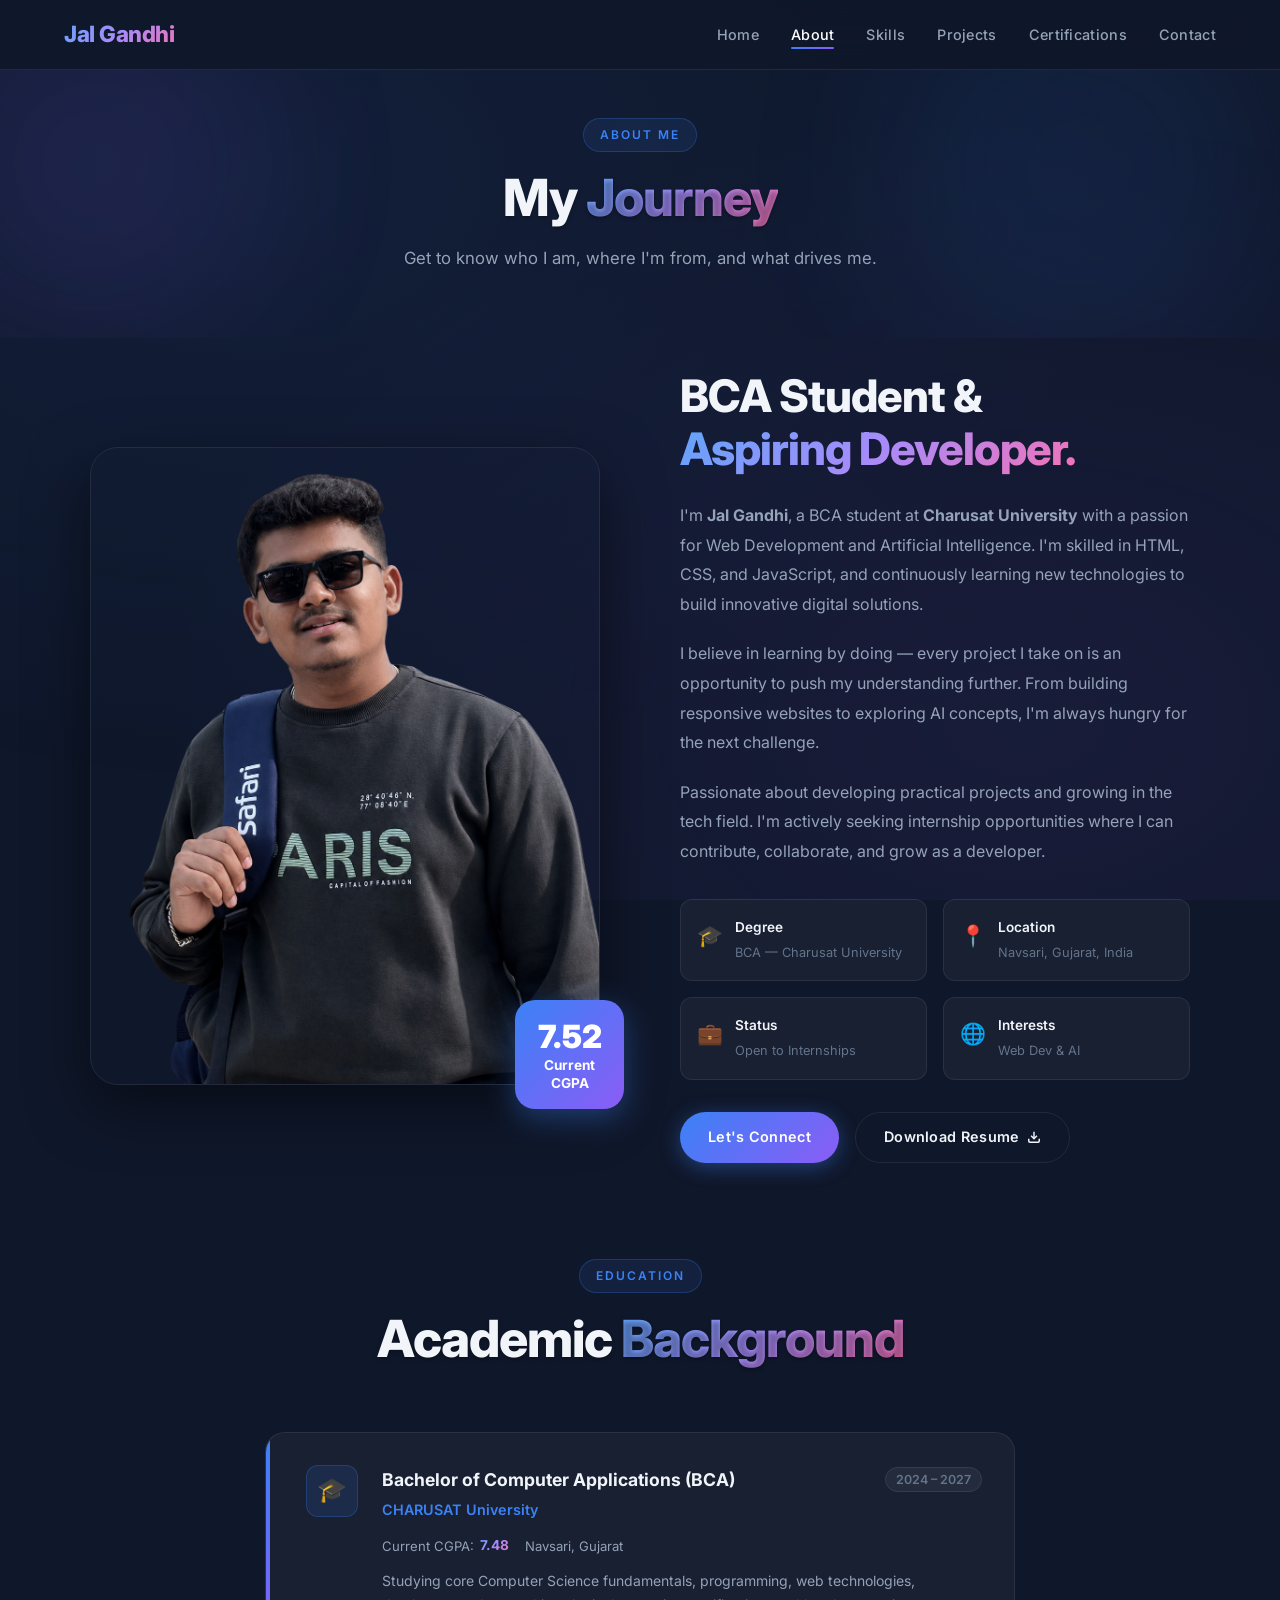
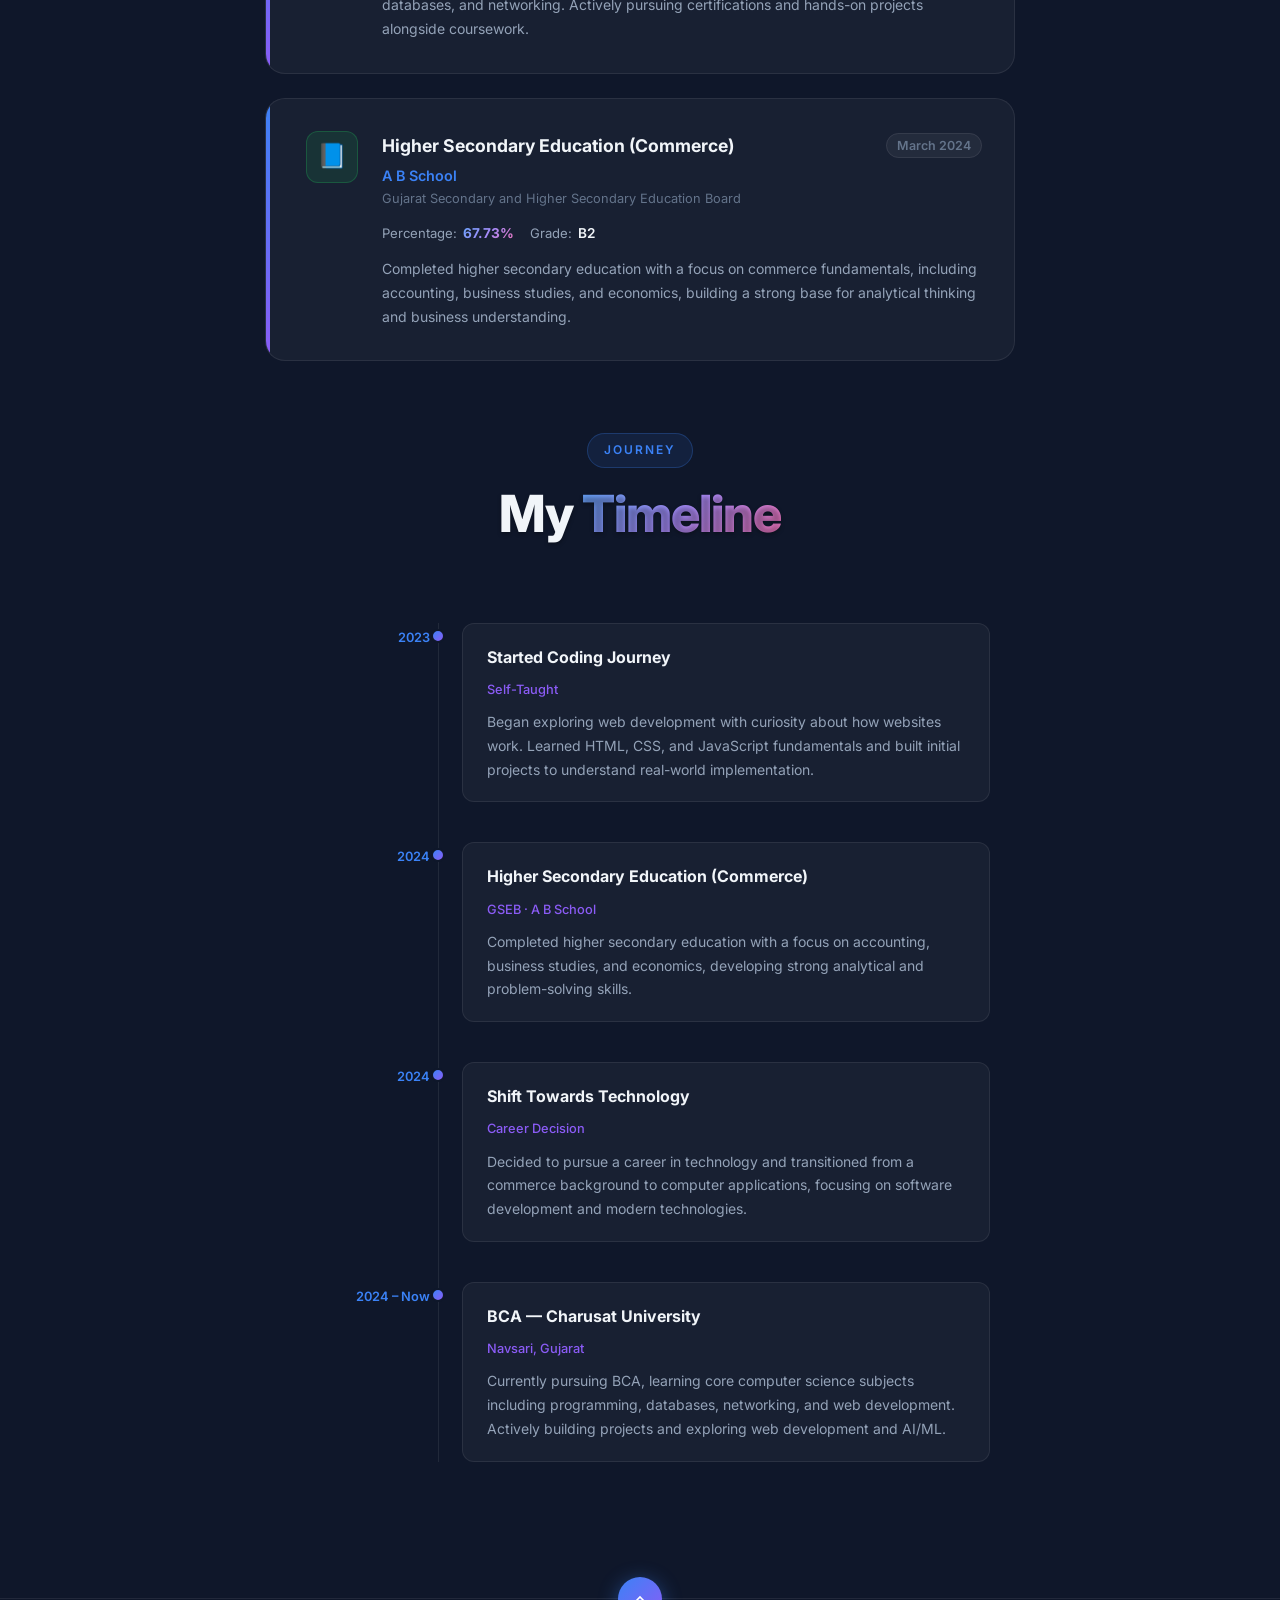
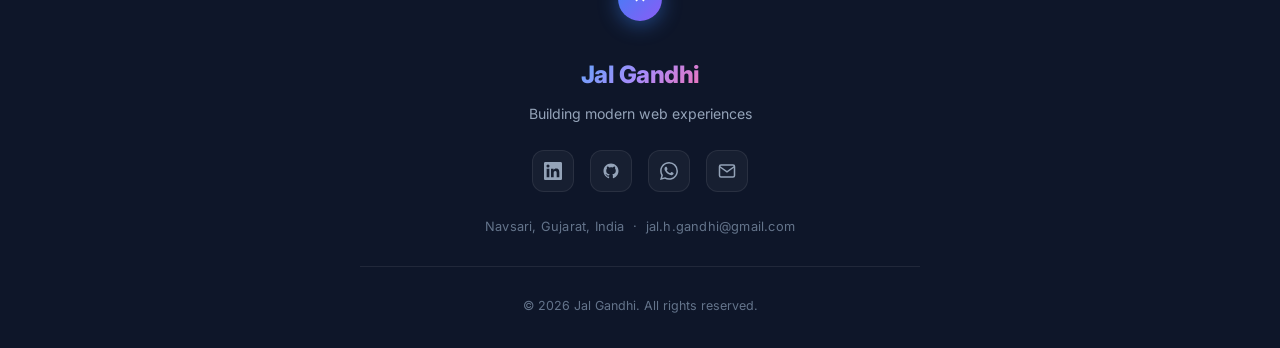
==== commit 4ae2aac9: "Update about.html" ====
--- a/about.html
+++ b/about.html
@@ -72,7 +72,7 @@
               style="object-fit: cover; width: 100%; height: 100%; object-position: top center;" />
           </div>
           <div class="about-img-badge">
-            <span class="num">7.48</span>
+            <span class="num">7.52</span>
             Current<br />CGPA
           </div>
         </div>
@@ -418,4 +418,4 @@
   <script src="script.js"></script>
 </body>
 
-</html>+</html>
